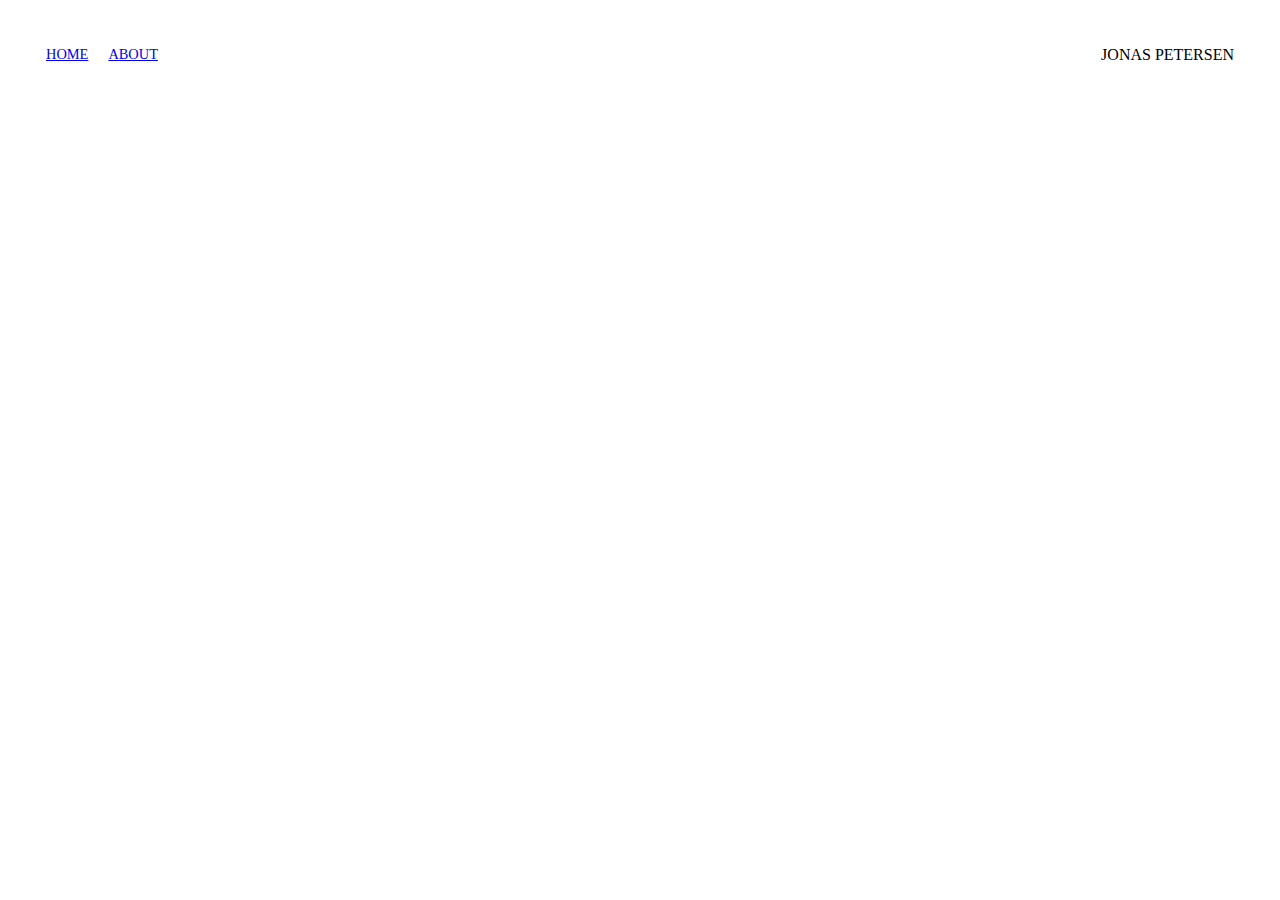
==== index.html @ 637700e9 "first commit" ====
<!DOCTYPE html>
<html lang="en">
  <head>
    <meta charset="UTF-8" />
    <title>Home</title>
    <link rel="stylesheet" href="styles.css" />
  </head>
  <body>
    <div class="container">
      <div class="nav-wrappper">
        <div class="left-side">
          <div class="nav-link-wrapper">
            <a href="index.html">Home</a>
          </div>
          <div class="nav-link-wrapper">
            <a href="about.html">About</a>
          </div>
        </div>

        <div class="right-side">
          <div class="brand">
            <div>JONAS PETERSEN</div>
          </div>
        </div>
      </div>
    </div>
  </body>
</html>
---- styles.css ----
.nav-wrappper {
  display: flex;
  justify-content: space-between;
  padding: 38px;
}

.left-side {
  display: flex;
}

.nav-wrappper > .left-side > div {
  margin-right: 20px;
  font-size: 0.9em;
  text-transform: uppercase;
}
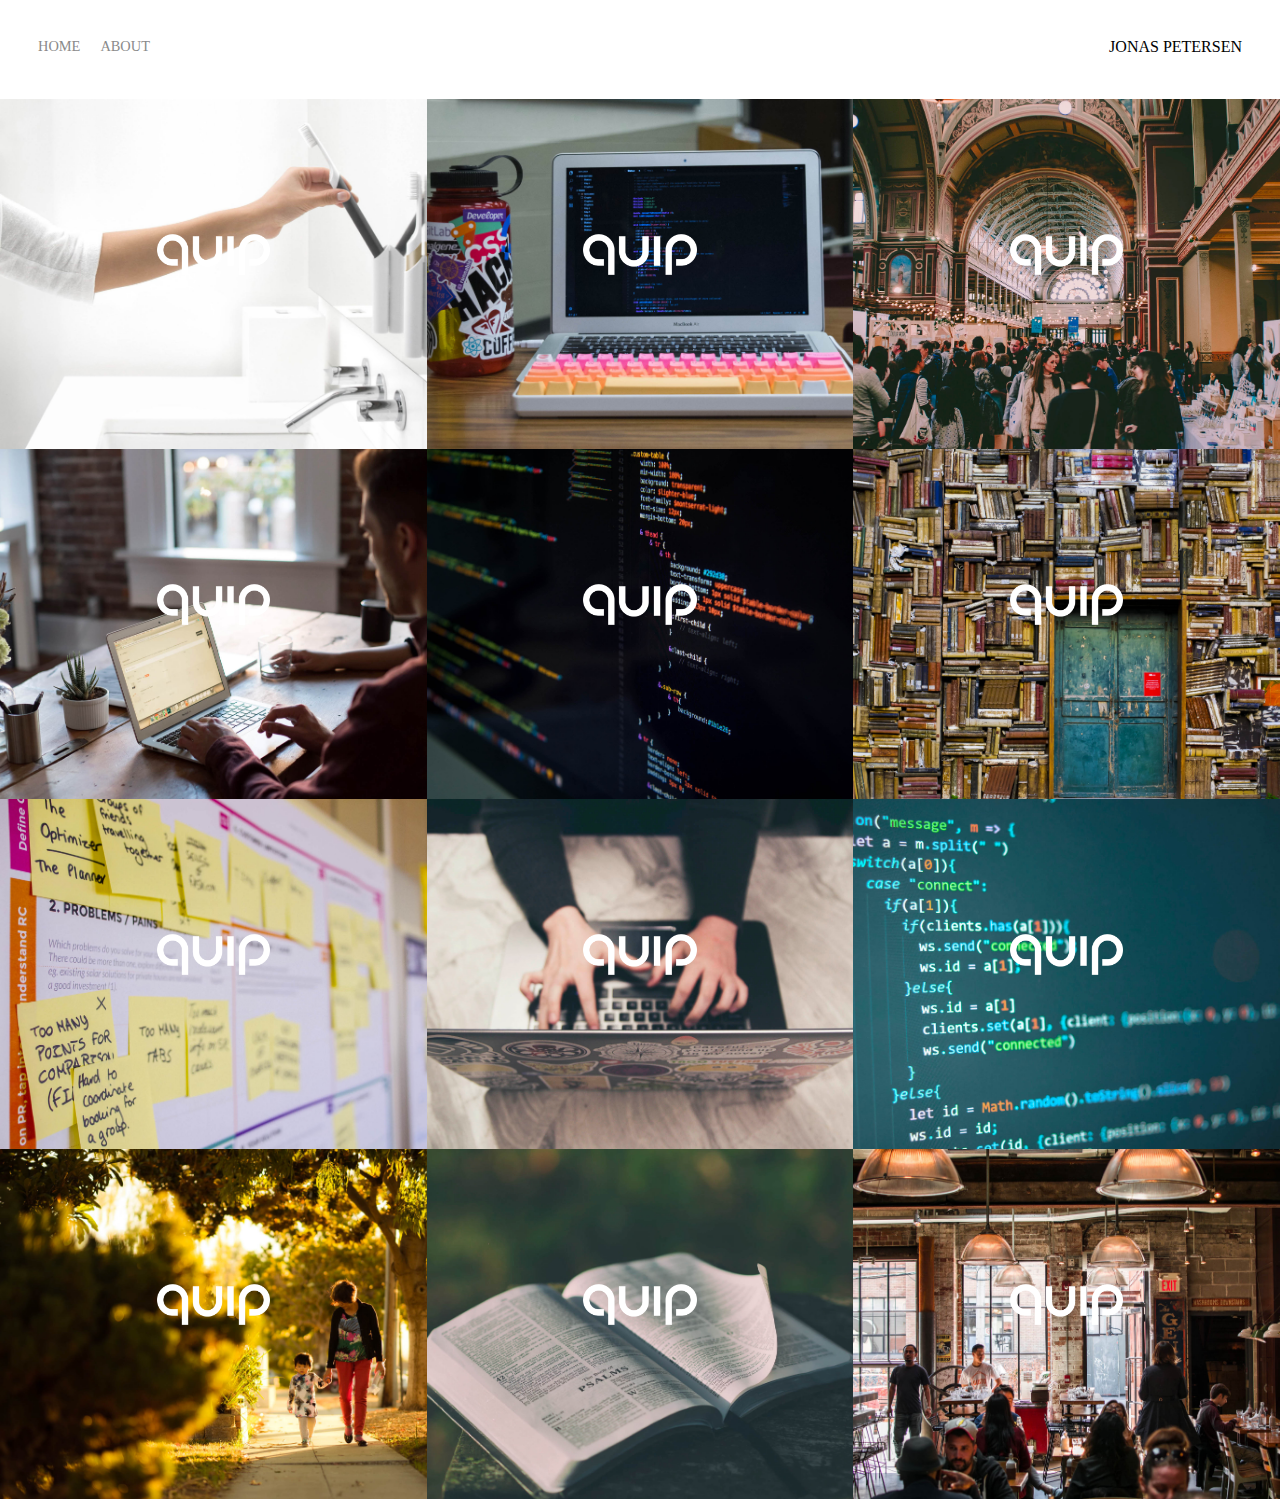
==== commit 196f1e18: "Added to index, with styles" ====
--- a/index.html
+++ b/index.html
@@ -23,6 +23,168 @@
           </div>
         </div>
       </div>
+
+      <div class="content-wrapper">
+        <div class="portfolio-items-wrapper">
+          <div class="portfolio-item-wrapper">
+            <div
+              class="portfolio-img-background"
+              style="background-image: url(images/portfolio1.jpg)"
+            ></div>
+            <div class="img-text-wrapper">
+              <div class="logo-wrapper">
+                <img src="images/logos/quip.png" />
+              </div>
+
+              <div class="subtitle">Something good bla bla bla</div>
+            </div>
+          </div>
+          <div class="portfolio-item-wrapper">
+            <div
+              class="portfolio-img-background"
+              style="background-image: url(images/portfolio2.jpg)"
+            ></div>
+            <div class="img-text-wrapper">
+              <div class="logo-wrapper">
+                <img src="images/logos/quip.png" />
+              </div>
+
+              <div class="subtitle">Something good bla bla bla</div>
+            </div>
+          </div>
+          <div class="portfolio-item-wrapper">
+            <div
+              class="portfolio-img-background"
+              style="background-image: url(images/portfolio3.jpg)"
+            ></div>
+            <div class="img-text-wrapper">
+              <div class="logo-wrapper">
+                <img src="images/logos/quip.png" />
+              </div>
+
+              <div class="subtitle">Something good bla bla bla</div>
+            </div>
+          </div>
+          <div class="portfolio-item-wrapper">
+            <div
+              class="portfolio-img-background"
+              style="background-image: url(images/portfolio4.jpg)"
+            ></div>
+            <div class="img-text-wrapper">
+              <div class="logo-wrapper">
+                <img src="images/logos/quip.png" />
+              </div>
+
+              <div class="subtitle">Something good bla bla bla</div>
+            </div>
+          </div>
+          <div class="portfolio-item-wrapper">
+            <div
+              class="portfolio-img-background"
+              style="background-image: url(images/portfolio5.jpg)"
+            ></div>
+            <div class="img-text-wrapper">
+              <div class="logo-wrapper">
+                <img src="images/logos/quip.png" />
+              </div>
+
+              <div class="subtitle">Something good bla bla bla</div>
+            </div>
+          </div>
+          <div class="portfolio-item-wrapper">
+            <div
+              class="portfolio-img-background"
+              style="background-image: url(images/portfolio6.jpg)"
+            ></div>
+            <div class="img-text-wrapper">
+              <div class="logo-wrapper">
+                <img src="images/logos/quip.png" />
+              </div>
+
+              <div class="subtitle">Something good bla bla bla</div>
+            </div>
+          </div>
+          <div class="portfolio-item-wrapper">
+            <div
+              class="portfolio-img-background"
+              style="background-image: url(images/portfolio7.jpg)"
+            ></div>
+            <div class="img-text-wrapper">
+              <div class="logo-wrapper">
+                <img src="images/logos/quip.png" />
+              </div>
+
+              <div class="subtitle">Something good bla bla bla</div>
+            </div>
+          </div>
+          <div class="portfolio-item-wrapper">
+            <div
+              class="portfolio-img-background"
+              style="background-image: url(images/portfolio8.jpg)"
+            ></div>
+            <div class="img-text-wrapper">
+              <div class="logo-wrapper">
+                <img src="images/logos/quip.png" />
+              </div>
+
+              <div class="subtitle">Something good bla bla bla</div>
+            </div>
+          </div>
+          <div class="portfolio-item-wrapper">
+            <div
+              class="portfolio-img-background"
+              style="background-image: url(images/portfolio9.jpg)"
+            ></div>
+            <div class="img-text-wrapper">
+              <div class="logo-wrapper">
+                <img src="images/logos/quip.png" />
+              </div>
+
+              <div class="subtitle">Something good bla bla bla</div>
+            </div>
+          </div>
+          <div class="portfolio-item-wrapper">
+            <div
+              class="portfolio-img-background"
+              style="background-image: url(images/portfolio10.jpg)"
+            ></div>
+            <div class="img-text-wrapper">
+              <div class="logo-wrapper">
+                <img src="images/logos/quip.png" />
+              </div>
+
+              <div class="subtitle">Something good bla bla bla</div>
+            </div>
+          </div>
+          <div class="portfolio-item-wrapper">
+            <div
+              class="portfolio-img-background"
+              style="background-image: url(images/portfolio11.jpg)"
+            ></div>
+            <div class="img-text-wrapper">
+              <div class="logo-wrapper">
+                <img src="images/logos/quip.png" />
+              </div>
+
+              <div class="subtitle">Something good bla bla bla</div>
+            </div>
+          </div>
+          <div class="portfolio-item-wrapper">
+            <div
+              class="portfolio-img-background"
+              style="background-image: url(images/portfolio12.jpg)"
+            ></div>
+            <div class="img-text-wrapper">
+              <div class="logo-wrapper">
+                <img src="images/logos/quip.png" />
+              </div>
+
+              <div class="subtitle">Something good bla bla bla</div>
+            </div>
+          </div>
+        </div>
+      </div>
     </div>
   </body>
+  <script></script>
 </html>
--- a/styles.css
+++ b/styles.css
@@ -1,3 +1,13 @@
+/* Master Styles */
+body {
+  margin: 0px;
+}
+
+.container {
+  display: grid;
+  grid-template-columns: 1fr;
+}
+/* Nav styles */
 .nav-wrappper {
   display: flex;
   justify-content: space-between;
@@ -13,3 +23,76 @@
   font-size: 0.9em;
   text-transform: uppercase;
 }
+
+.nav-link-wrapper {
+  height: 22px;
+  border-bottom: 1px solid transparent;
+  transition: border-bottom 0.5s;
+}
+
+.nav-link-wrapper a {
+  color: #8a8a8a;
+  text-decoration: none;
+  transition: color 0.5s;
+}
+
+.nav-link-wrapper:hover {
+  border-bottom: 1px solid black;
+}
+
+.nav-link-wrapper a:hover {
+  color: black;
+}
+
+/* Portfolio styles */
+
+.portfolio-items-wrapper {
+  display: grid;
+  grid-template-columns: 1fr 1fr 1fr;
+}
+
+.portfolio-item-wrapper {
+  position: relative;
+}
+
+.portfolio-img-background {
+  height: 350px;
+  width: 100%;
+  background-size: cover;
+  background-position: center;
+  background-repeat: no-repeat;
+}
+
+.img-text-wrapper {
+  position: absolute;
+  top: 0;
+  display: flex;
+  flex-direction: column;
+  justify-content: center;
+  align-items: center;
+  height: 100%;
+  text-align: center;
+  padding-left: 100px;
+  padding-right: 100px;
+}
+
+.logo-wrapper img {
+  width: 50%;
+  margin-bottom: 20px;
+}
+
+.img-text-wrapper .subtitle {
+  transition: 1s;
+  font-weight: 600;
+  color: transparent;
+}
+
+.img-text-wrapper:hover .subtitle {
+  font-weight: 600;
+  color: lightseagreen;
+}
+
+.img-darken {
+  transition: 1s;
+  filter: brightness(10%);
+}
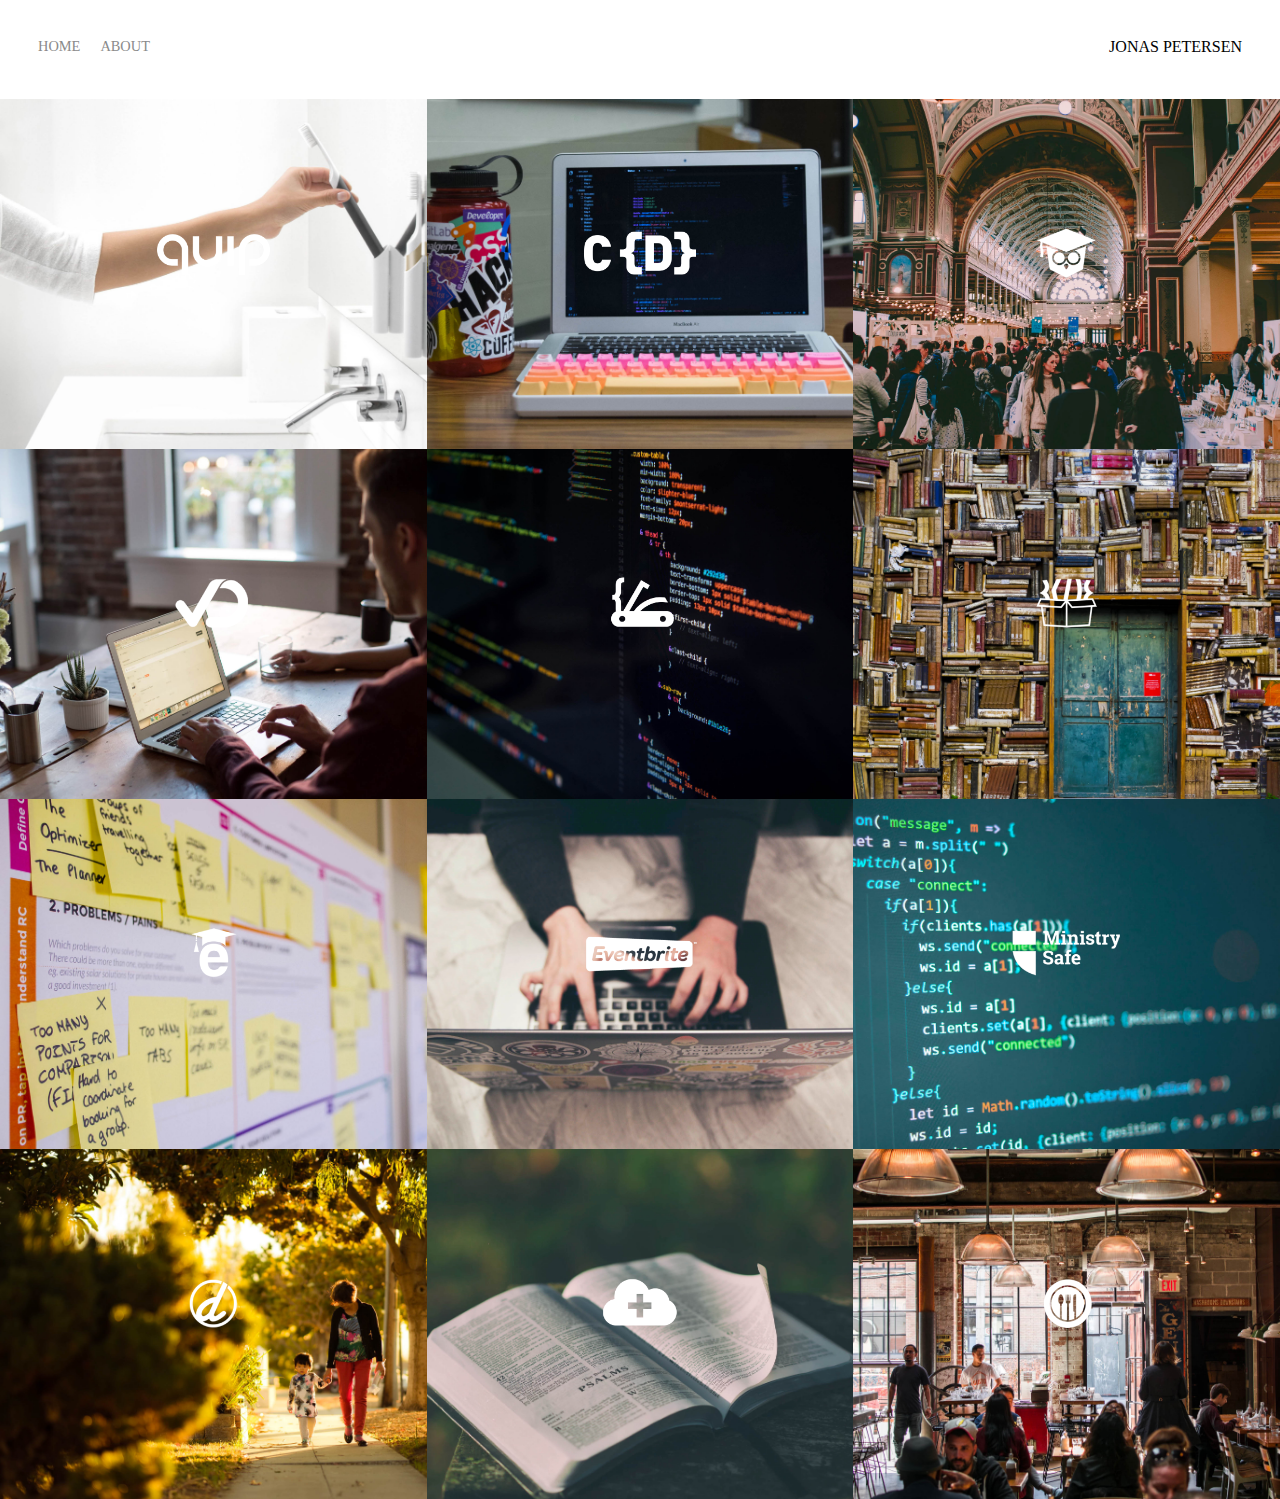
==== commit 5aa13531: "images and logos up to date, beginning of javascript" ====
--- a/index.html
+++ b/index.html
@@ -46,7 +46,7 @@
             ></div>
             <div class="img-text-wrapper">
               <div class="logo-wrapper">
-                <img src="images/logos/quip.png" />
+                <img src="images/logos/crondose.png" />
               </div>
 
               <div class="subtitle">Something good bla bla bla</div>
@@ -59,7 +59,7 @@
             ></div>
             <div class="img-text-wrapper">
               <div class="logo-wrapper">
-                <img src="images/logos/quip.png" />
+                <img src="images/logos/dailysmarty.png" />
               </div>
 
               <div class="subtitle">Something good bla bla bla</div>
@@ -72,7 +72,7 @@
             ></div>
             <div class="img-text-wrapper">
               <div class="logo-wrapper">
-                <img src="images/logos/quip.png" />
+                <img src="images/logos/dashtrack.png" />
               </div>
 
               <div class="subtitle">Something good bla bla bla</div>
@@ -85,7 +85,7 @@
             ></div>
             <div class="img-text-wrapper">
               <div class="logo-wrapper">
-                <img src="images/logos/quip.png" />
+                <img src="images/logos/devcamp.png" />
               </div>
 
               <div class="subtitle">Something good bla bla bla</div>
@@ -98,7 +98,7 @@
             ></div>
             <div class="img-text-wrapper">
               <div class="logo-wrapper">
-                <img src="images/logos/quip.png" />
+                <img src="images/logos/devtrunk.png" />
               </div>
 
               <div class="subtitle">Something good bla bla bla</div>
@@ -111,7 +111,7 @@
             ></div>
             <div class="img-text-wrapper">
               <div class="logo-wrapper">
-                <img src="images/logos/quip.png" />
+                <img src="images/logos/edutechional.png" />
               </div>
 
               <div class="subtitle">Something good bla bla bla</div>
@@ -124,7 +124,7 @@
             ></div>
             <div class="img-text-wrapper">
               <div class="logo-wrapper">
-                <img src="images/logos/quip.png" />
+                <img src="images/logos/eventbrite.png" />
               </div>
 
               <div class="subtitle">Something good bla bla bla</div>
@@ -137,7 +137,7 @@
             ></div>
             <div class="img-text-wrapper">
               <div class="logo-wrapper">
-                <img src="images/logos/quip.png" />
+                <img src="images/logos/ministry-safe.png" />
               </div>
 
               <div class="subtitle">Something good bla bla bla</div>
@@ -150,7 +150,7 @@
             ></div>
             <div class="img-text-wrapper">
               <div class="logo-wrapper">
-                <img src="images/logos/quip.png" />
+                <img src="images/logos/open-devos.png" />
               </div>
 
               <div class="subtitle">Something good bla bla bla</div>
@@ -163,7 +163,7 @@
             ></div>
             <div class="img-text-wrapper">
               <div class="logo-wrapper">
-                <img src="images/logos/quip.png" />
+                <img src="images/logos/shop-hacker.png" />
               </div>
 
               <div class="subtitle">Something good bla bla bla</div>
@@ -176,7 +176,7 @@
             ></div>
             <div class="img-text-wrapper">
               <div class="logo-wrapper">
-                <img src="images/logos/quip.png" />
+                <img src="images/logos/toastability.png" />
               </div>
 
               <div class="subtitle">Something good bla bla bla</div>
@@ -186,5 +186,7 @@
       </div>
     </div>
   </body>
-  <script></script>
+  <script>
+    const portfolioItems = document.querySelectorAll();
+  </script>
 </html>
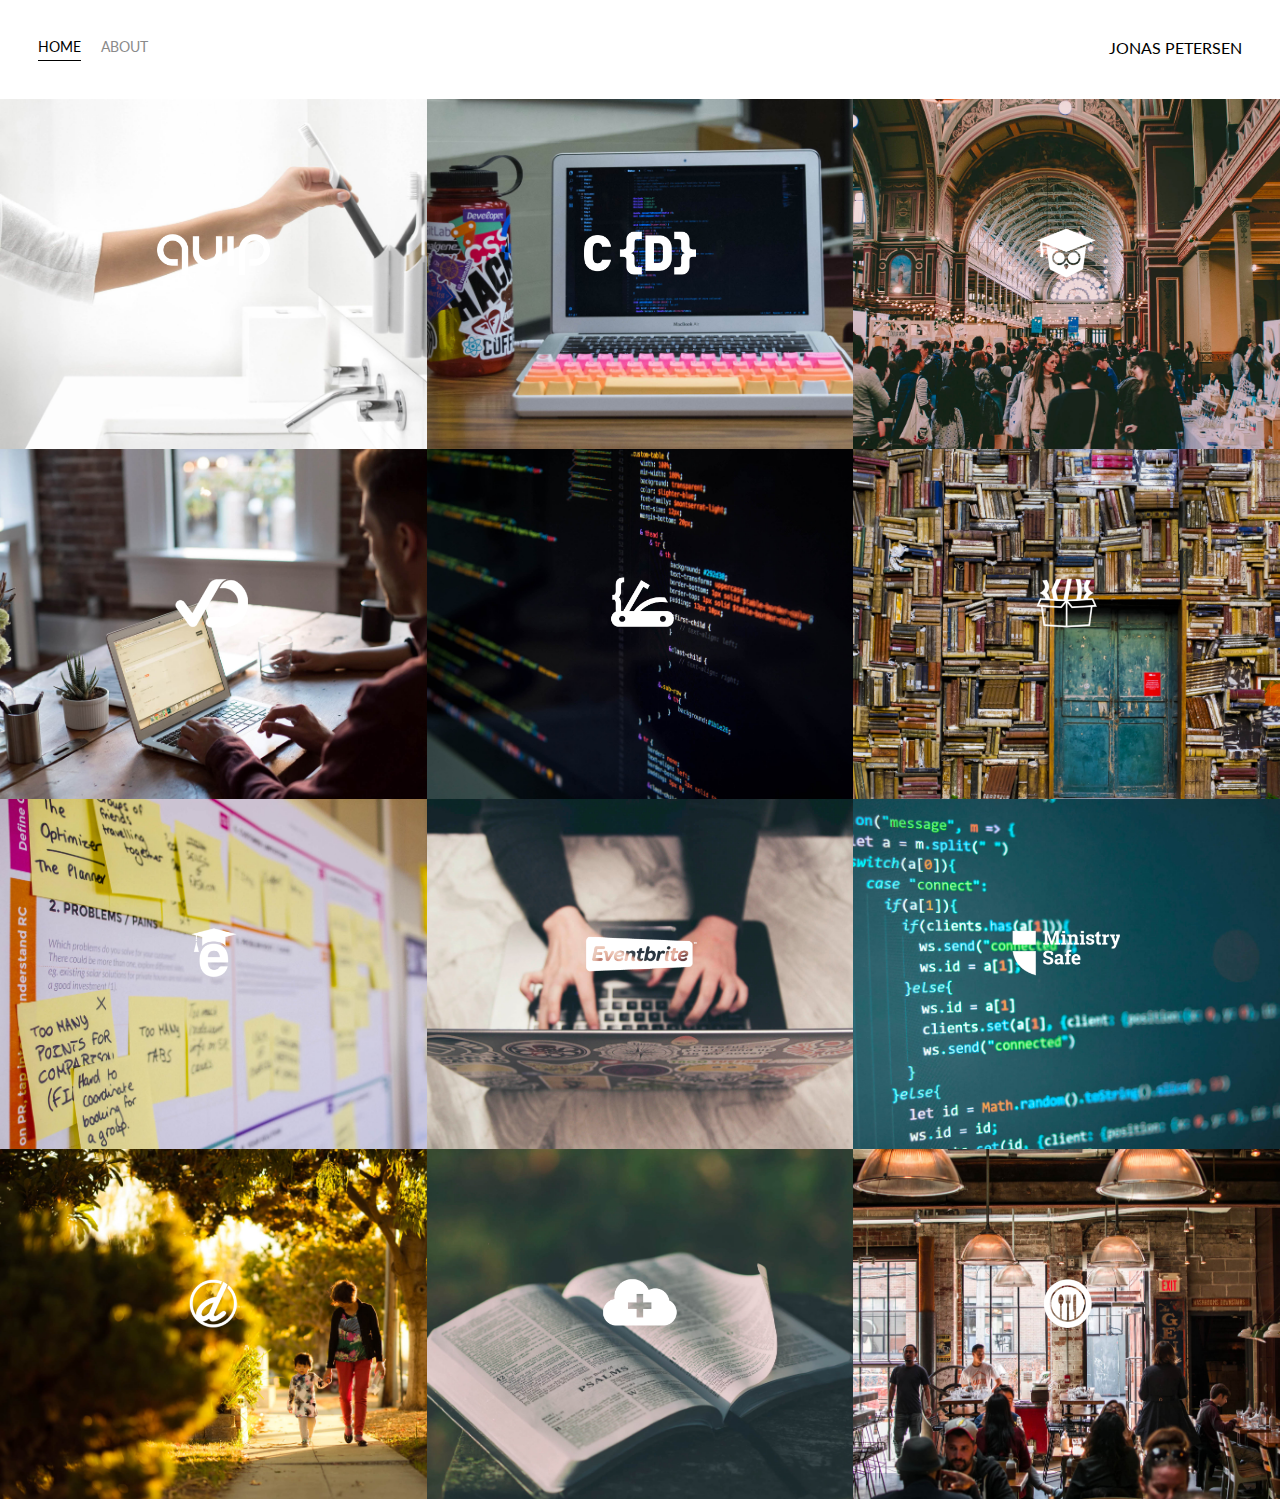
==== commit 94b5d3a8: "site "template" done, ready to by personilize" ====
--- a/index.html
+++ b/index.html
@@ -3,13 +3,18 @@
   <head>
     <meta charset="UTF-8" />
     <title>Home</title>
+    <link rel="preconnect" href="https://fonts.gstatic.com" />
+    <link
+      href="https://fonts.googleapis.com/css2?family=Lato&display=swap"
+      rel="stylesheet"
+    />
     <link rel="stylesheet" href="styles.css" />
   </head>
   <body>
     <div class="container">
       <div class="nav-wrappper">
         <div class="left-side">
-          <div class="nav-link-wrapper">
+          <div class="nav-link-wrapper active-nav-link">
             <a href="index.html">Home</a>
           </div>
           <div class="nav-link-wrapper">
@@ -187,6 +192,16 @@
     </div>
   </body>
   <script>
-    const portfolioItems = document.querySelectorAll();
+    const portfolioItems = document.querySelectorAll(".portfolio-item-wrapper");
+
+    portfolioItems.forEach((portfolioItem) => {
+      portfolioItem.addEventListener("mouseover", () => {
+        portfolioItem.childNodes[1].classList.add("img-darken");
+      });
+
+      portfolioItem.addEventListener("mouseout", () => {
+        portfolioItem.childNodes[1].classList.remove("img-darken");
+      });
+    });
   </script>
 </html>
--- a/styles.css
+++ b/styles.css
@@ -1,5 +1,6 @@
 /* Master Styles */
 body {
+  font-family: "Lato", sans-serif;
   margin: 0px;
 }
 
@@ -42,6 +43,14 @@
 
 .nav-link-wrapper a:hover {
   color: black;
+}
+
+.active-nav-link {
+  border-bottom: 1px solid black;
+}
+
+.active-nav-link a {
+  color: black !important;
 }
 
 /* Portfolio styles */
@@ -96,3 +105,19 @@
   transition: 1s;
   filter: brightness(10%);
 }
+
+/* about page */
+.two-colunm-wrapper {
+  display: grid;
+  grid-template-columns: 1fr 1fr;
+}
+.profile-image-wrapper img {
+  width: 100%;
+}
+.profile-content-wrapper {
+  padding: 30px;
+}
+
+.profile-content-wrapper h1 {
+  color: lightseagreen;
+}
